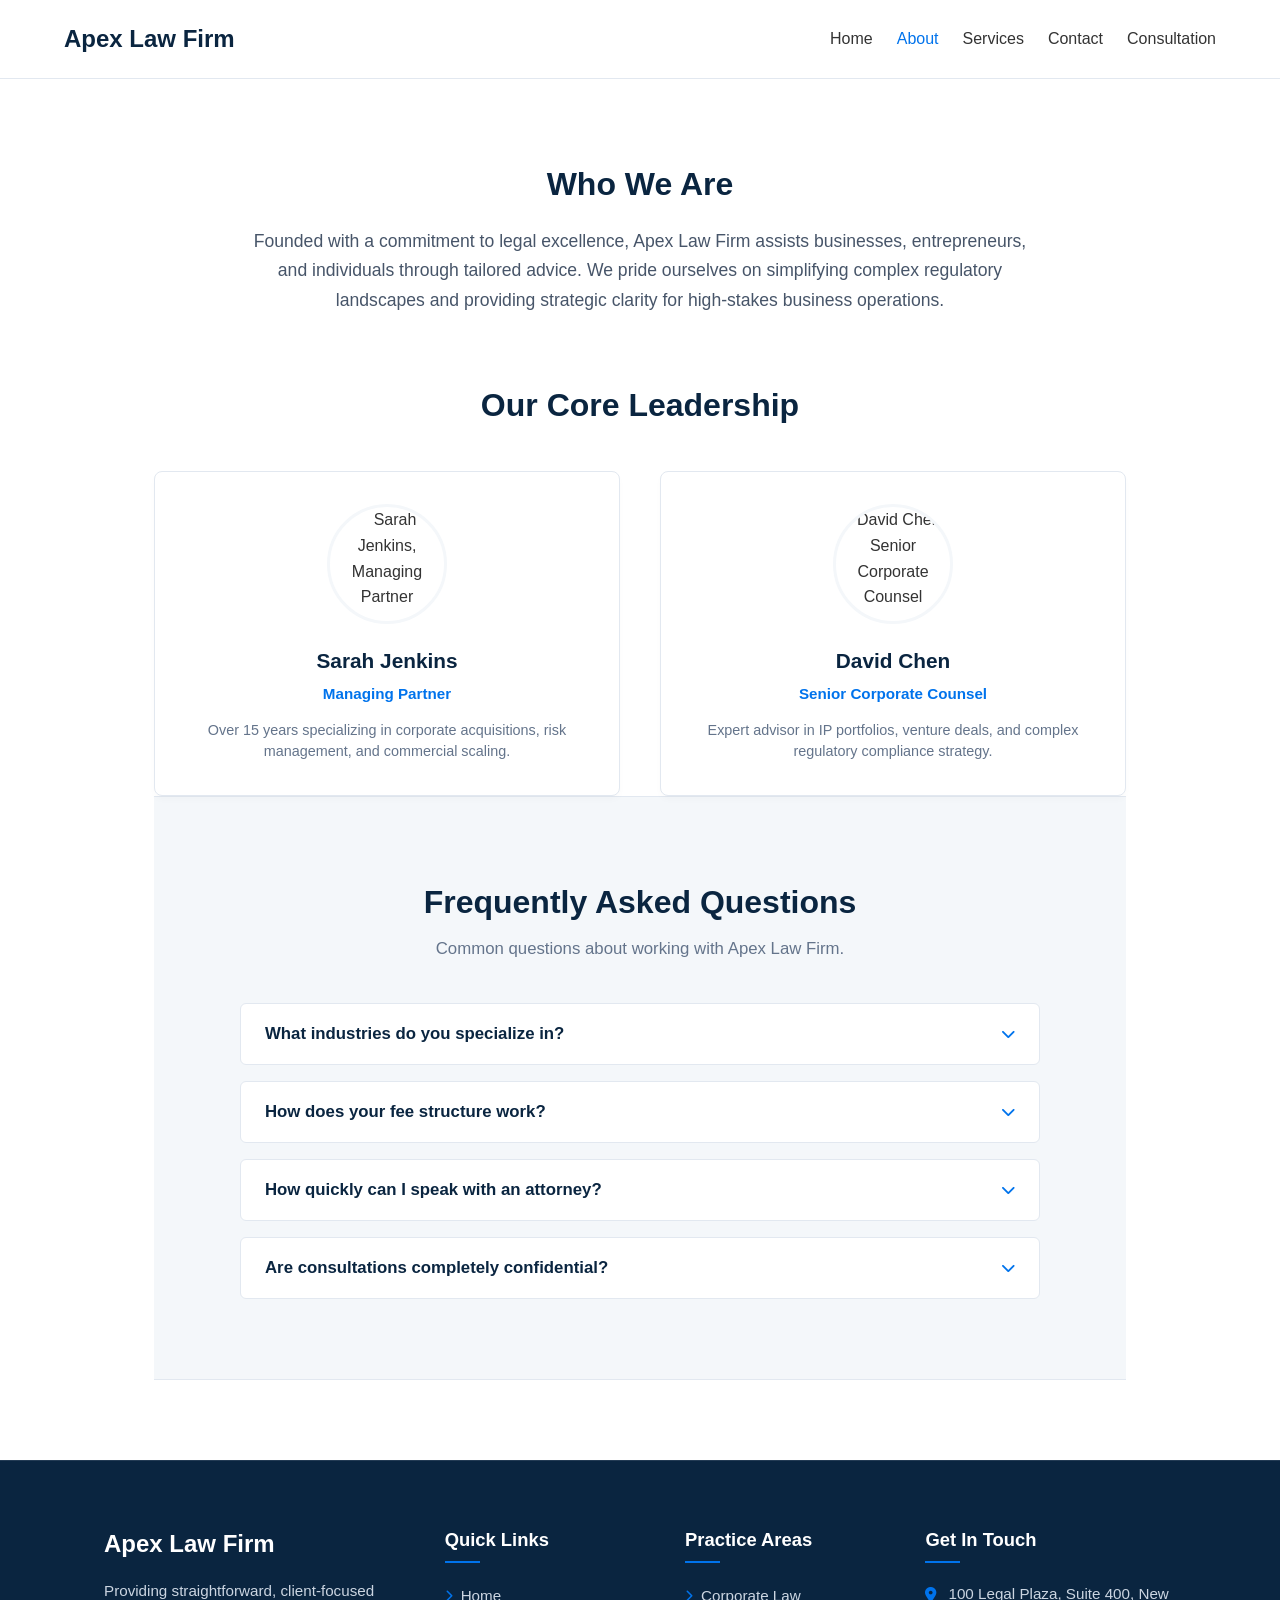
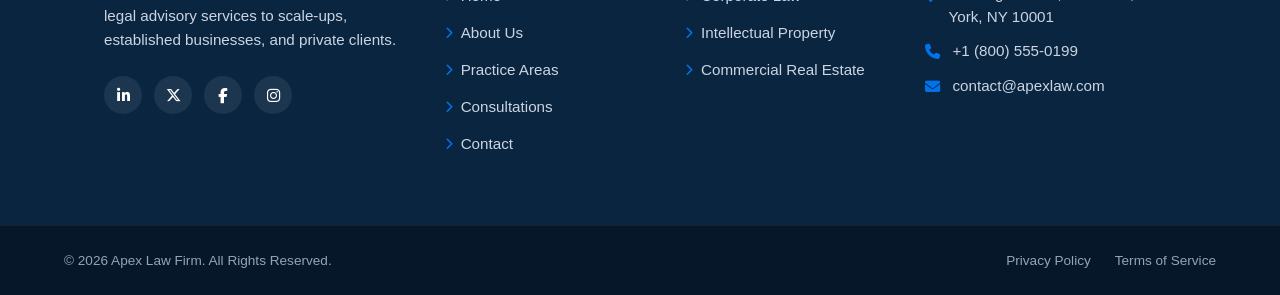
==== about.html @ 1f7de00d "Initial commit" ====
<!DOCTYPE html>
<html lang="en">
<head>
    <meta charset="UTF-8">
    <meta name="viewport" content="width=device-width, initial-scale=1.0">
    <meta name="description" content="Learn more about Apex Law Firm's background, team, and commitment to corporate legal excellence.">
    <meta name="keywords" content="Law Firm Team, Corporate Attorneys, Apex Law Firm, Legal Counsel">
    <title>About Us | Apex Law Firm</title>

    <!-- Font Awesome CDN for Icons -->
    <link rel="stylesheet" href="https://cdnjs.cloudflare.com/ajax/libs/font-awesome/6.5.1/css/all.min.css">

    <!-- Central External Stylesheet -->
    <link rel="stylesheet" href="assets/css/style.css">
    <link rel="stylesheet" href="assets/css/about.css">
</head>
<body>

    <!-- NAVIGATION HEADER -->
    <header class="navbar">
        <div class="logo">Apex Law Firm</div>
        
        <!-- Mobile Hamburger Button -->
        <button class="menu-toggle" id="menuToggle" aria-label="Toggle Navigation">
            <span class="bar"></span>
            <span class="bar"></span>
            <span class="bar"></span>
        </button>

        <nav>
            <ul class="nav-links" id="navLinks">
                <li><a href="index.html">Home</a></li>
                <li><a href="about.html" class="active">About</a></li>
                <li><a href="services.html">Services</a></li>
                <li><a href="contact.html">Contact</a></li>
                <li><a href="landing.html">Consultation</a></li>
            </ul>
        </nav>
    </header>

    <!-- MAIN ABOUT CONTENT -->
    <main class="about-section">
        <section class="about-overview">
            <h2>Who We Are</h2>
            <p>Founded with a commitment to legal excellence, Apex Law Firm assists businesses, entrepreneurs, and individuals through tailored advice. We pride ourselves on simplifying complex regulatory landscapes and providing strategic clarity for high-stakes business operations.</p>
        </section>

        <!-- TEAM SECTION -->
        <section class="team-container">
            <h2>Our Core Leadership</h2>
            <div class="team-grid">
                <article class="team-card">
                    <div class="team-img-wrapper">
                        <img src="https://images.unsplash.com/photo-1573496359142-b8d87734a5a2?auto=format&fit=crop&w=400&q=80" alt="Sarah Jenkins, Managing Partner">
                    </div>
                    <h3>Sarah Jenkins</h3>
                    <p class="role">Managing Partner</p>
                    <p class="bio">Over 15 years specializing in corporate acquisitions, risk management, and commercial scaling.</p>
                </article>

                <article class="team-card">
                    <div class="team-img-wrapper">
                        <img src="https://images.unsplash.com/photo-1560250097-0b93528c311a?auto=format&fit=crop&w=400&q=80" alt="David Chen, Senior Corporate Counsel">
                    </div>
                    <h3>David Chen</h3>
                    <p class="role">Senior Corporate Counsel</p>
                    <p class="bio">Expert advisor in IP portfolios, venture deals, and complex regulatory compliance strategy.</p>
                </article>
            </div>
        </section>
        
        <!-- ABOUT PAGE FAQ SECTION -->
        <section class="about-faq">
            <div class="faq-container">
                <h2>Frequently Asked Questions</h2>
                <p class="faq-subtitle">Common questions about working with Apex Law Firm.</p>

                <div class="accordion">
                    <div class="accordion-item">
                        <button class="accordion-header" aria-expanded="false">
                            <span>What industries do you specialize in?</span>
                            <i class="fa-solid fa-chevron-down accordion-icon"></i>
                        </button>
                        <div class="accordion-content">
                            <p>We primarily work with scale-ups, tech companies, commercial real estate developers, and corporate enterprises across business formation, IP protection, and contract negotiations.</p>
                        </div>
                    </div>

                    <div class="accordion-item">
                        <button class="accordion-header" aria-expanded="false">
                            <span>How does your fee structure work?</span>
                            <i class="fa-solid fa-chevron-down accordion-icon"></i>
                        </button>
                        <div class="accordion-content">
                            <p>We emphasize transparent, flat-fee pricing for projects like contract drafting and IP registration. For complex litigation or ongoing advisory, we offer structured retainer plans with no hidden costs.</p>
                        </div>
                    </div>

                    <div class="accordion-item">
                        <button class="accordion-header" aria-expanded="false">
                            <span>How quickly can I speak with an attorney?</span>
                            <i class="fa-solid fa-chevron-down accordion-icon"></i>
                        </button>
                        <div class="accordion-content">
                            <p>Once you submit a consultation request, our team contacts you within 24 business hours to schedule your strategy session.</p>
                        </div>
                    </div>

                    <div class="accordion-item">
                        <button class="accordion-header" aria-expanded="false">
                            <span>Are consultations completely confidential?</span>
                            <i class="fa-solid fa-chevron-down accordion-icon"></i>
                        </button>
                        <div class="accordion-content">
                            <p>Yes. All communications are strictly protected under attorney-client privilege from the moment you reach out to us.</p>
                        </div>
                    </div>
                </div>
            </div>
        </section>
    </main>

    <!-- EXPANDED FOOTER -->
    <footer class="site-footer">
        <div class="footer-container">
            <div class="footer-col brand-col">
                <div class="footer-logo">Apex Law Firm</div>
                <p>Providing straightforward, client-focused legal advisory services to scale-ups, established businesses, and private clients.</p>
                <div class="social-links">
                    <a href="#" aria-label="LinkedIn"><i class="fa-brands fa-linkedin-in"></i></a>
                    <a href="#" aria-label="X (Twitter)"><i class="fa-brands fa-x-twitter"></i></a>
                    <a href="#" aria-label="Facebook"><i class="fa-brands fa-facebook-f"></i></a>
                    <a href="#" aria-label="Instagram"><i class="fa-brands fa-instagram"></i></a>
                </div>
            </div>

            <div class="footer-col">
                <h4>Quick Links</h4>
                <ul>
                    <li><a href="index.html"><i class="fa-solid fa-chevron-right"></i> Home</a></li>
                    <li><a href="about.html"><i class="fa-solid fa-chevron-right"></i> About Us</a></li>
                    <li><a href="services.html"><i class="fa-solid fa-chevron-right"></i> Practice Areas</a></li>
                    <li><a href="landing.html"><i class="fa-solid fa-chevron-right"></i> Consultations</a></li>
                    <li><a href="contact.html"><i class="fa-solid fa-chevron-right"></i> Contact</a></li>
                </ul>
            </div>

            <div class="footer-col">
                <h4>Practice Areas</h4>
                <ul>
                    <li><a href="services.html#corporate"><i class="fa-solid fa-chevron-right"></i> Corporate Law</a></li>
                    <li><a href="services.html#ip"><i class="fa-solid fa-chevron-right"></i> Intellectual Property</a></li>
                    <li><a href="services.html#real-estate"><i class="fa-solid fa-chevron-right"></i> Commercial Real Estate</a></li>
                </ul>
            </div>

            <div class="footer-col contact-col">
                <h4>Get In Touch</h4>
                <ul class="contact-info">
                    <li><i class="fa-solid fa-location-dot"></i> 100 Legal Plaza, Suite 400, New York, NY 10001</li>
                    <li><i class="fa-solid fa-phone"></i> +1 (800) 555-0199</li>
                    <li><i class="fa-solid fa-envelope"></i> contact@apexlaw.com</li>
                </ul>
            </div>
        </div>

        <div class="footer-bottom">
            <div class="bottom-container">
                <p>&copy; 2026 Apex Law Firm. All Rights Reserved.</p>
                <div class="legal-links">
                    <a href="#">Privacy Policy</a>
                    <a href="#">Terms of Service</a>
                </div>
            </div>
        </div>
    </footer>

    <!-- Central JS File -->
    <script src="assets/js/main.js"></script>
</body>
</html>
---- assets/css/style.css ----
/* ==========================================================================
   1. ROOT VARIABLES & GLOBAL RESET
   ========================================================================== */
:root {
  --primary-blue: #0A2540;
  --accent-blue: #0073EC;
  --hover-blue: #0056B3;
  --light-blue: #F4F7FA;
  --tagline-blue: #38BDF8;
  --white: #FFFFFF;
  --dark-gray: #333333;
  --border-color: #E2E8F0;
}

* {
  box-sizing: border-box;
  margin: 0;
  padding: 0;
  font-family: -apple-system, BlinkMacSystemFont, "Segoe UI", Roboto, Helvetica, Arial, sans-serif;
}

body {
  color: var(--dark-gray);
  background-color: var(--white);
  line-height: 1.6;
}

.page-header {
  background-color: var(--light-blue);
  padding: 4rem 5%;
  text-align: center;
  border-bottom: 1px solid var(--border-color);
}

.page-header h1 {
  font-size: 2.5rem;
  color: var(--primary-blue);
  margin-bottom: 0.5rem;
}

.page-header p {
  font-size: 1.1rem;
  color: #475569;
}


/* ==========================================================================
   2. HEADER & NAVIGATION
   ========================================================================== */
header.navbar {
  width: 100%;
  display: flex;
  justify-content: space-between;
  align-items: center;
  padding: 1.25rem 5%;
  background-color: var(--white);
  border-bottom: 1px solid var(--border-color);
  position: sticky;
  top: 0;
  z-index: 1000;
}

.logo {
  font-size: 1.5rem;
  font-weight: 700;
  color: var(--primary-blue);
}

.nav-links {
  display: flex;
  list-style: none;
  gap: 1.5rem;
}

.nav-links a {
  text-decoration: none;
  color: var(--dark-gray);
  font-weight: 500;
  transition: color 0.2s ease;
}

.nav-links a:hover,
.nav-links a.active {
  color: var(--accent-blue);
}

.menu-toggle {
  display: none;
  flex-direction: column;
  justify-content: space-between;
  width: 28px;
  height: 21px;
  background: transparent;
  border: none;
  cursor: pointer;
  padding: 0;
}

.menu-toggle .bar {
  height: 3px;
  width: 100%;
  background-color: var(--primary-blue);
  border-radius: 2px;
  transition: all 0.3s ease;
}

/* ==========================================================================
   3. HERO SECTION
   ========================================================================== */
.hero {
  position: relative;
  padding: 7rem 5%;
  display: flex;
  flex-direction: column;
  align-items: center;
  justify-content: center;
  min-height: 75vh;
  border-bottom: 1px solid var(--border-color);
  text-align: center;
  background: linear-gradient(
      rgba(10, 37, 64, 0.85), 
      rgba(10, 37, 64, 0.85)
    ), 
    url('https://images.unsplash.com/photo-1486406146926-c627a92ad1ab?auto=format&fit=crop&w=1600&q=80') center/cover no-repeat;
}

.hero h1 {
  font-size: 3.25rem;
  color: var(--white);
  line-height: 1.2;
  margin-bottom: 1.25rem;
  font-weight: 700;
  max-width: 850px;
}

.hero p {
  font-size: 1.25rem;
  color: var(--border-color);
  margin-bottom: 2.25rem;
  max-width: 650px;
}

/* ==========================================================================
   4. BUTTONS & ACTIONS
   ========================================================================== */
.btn-primary {
  display: inline-block;
  background-color: var(--accent-blue);
  color: var(--white);
  padding: 0.95rem 2rem;
  font-size: 1rem;
  text-decoration: none;
  border-radius: 4px;
  font-weight: 600;
  border: none;
  cursor: pointer;
  transition: background-color 0.2s ease;
}

.btn-primary:hover {
  background-color: var(--hover-blue);
}

/* ==========================================================================
   5. FEATURED SERVICES
   ========================================================================== */
.services {
  padding: 5rem 5%;
}

.services h2 {
  text-align: center;
  font-size: 2.25rem;
  color: var(--primary-blue);
  margin-bottom: 3rem;
}

.services-grid {
  display: grid;
  grid-template-columns: repeat(auto-fit, minmax(280px, 1fr));
  gap: 2rem;
  max-width: 1200px;
  margin: 0 auto;
}

.service-card {
  background: var(--white);
  border: 1px solid var(--border-color);
  padding: 2.25rem;
  border-radius: 6px;
  box-shadow: 0 4px 6px rgba(0, 0, 0, 0.03);
  transition: transform 0.2s ease, box-shadow 0.2s ease;
}

.service-card:hover {
  transform: translateY(-4px);
  box-shadow: 0 10px 15px rgba(0, 0, 0, 0.05);
}

.service-card h3 {
  font-size: 1.35rem;
  color: var(--primary-blue);
  margin-bottom: 0.75rem;
}

/* ==========================================================================
   6. TESTIMONIALS & ACCORDION
   ========================================================================== */
.testimonials {
  background-color: var(--light-blue);
  padding: 5rem 5%;
}

.testimonials h2 {
  text-align: center;
  font-size: 2.25rem;
  color: var(--primary-blue);
  margin-bottom: 2.5rem;
}

.testimonials .accordion-item {
  background: var(--white);
  border: 1px solid var(--border-color);
  margin: 0 auto 0.75rem auto;
  border-radius: 6px;
  overflow: hidden;
  max-width: 700px;
  display: grid;
  grid-template-rows: auto 0fr;
  transition: grid-template-rows 0.3s ease-out, border-color 0.2s ease;
}

.testimonials .accordion-item.active {
  grid-template-rows: auto 1fr;
  border-color: var(--accent-blue);
  box-shadow: 0 4px 12px rgba(0, 115, 236, 0.08);
}

.testimonials .accordion-header {
  width: 100%;
  padding: 1.25rem 1.5rem;
  text-align: left;
  background: none;
  border: none;
  font-size: 1.05rem;
  font-weight: 600;
  color: var(--primary-blue);
  cursor: pointer;
  display: flex;
  justify-content: space-between;
  align-items: center;
}

.testimonials .accordion-content {
  display: block !important;
  overflow: hidden;
  background-color: var(--white);
  padding: 0 1.5rem;
}

.testimonials .accordion-content p {
  color: #475569;
  line-height: 1.6;
  font-size: 0.95rem;
  padding-bottom: 1.25rem;
  padding-top: 0.25rem;
}

/* ==========================================================================
   7.  FOOTER STYLES
   ========================================================================== */
.site-footer {
  background-color: var(--primary-blue);
  color: #E2E8F0;
  padding-top: 4rem;
  border-top: 1px solid rgba(255, 255, 255, 0.1);
  font-size: 0.95rem;
}

.footer-container {
  display: grid;
  grid-template-columns: 1.5fr 1fr 1fr 1.25fr;
  gap: 2.5rem;
  max-width: 1200px;
  margin: 0 auto;
  padding: 0 5% 3.5rem 5%;
}

.footer-col h4 {
  color: var(--white);
  font-size: 1.15rem;
  margin-bottom: 1.25rem;
  position: relative;
  font-weight: 600;
}

.footer-col h4::after {
  content: '';
  display: block;
  width: 35px;
  height: 2px;
  background-color: var(--accent-blue);
  margin-top: 0.4rem;
}

/* Brand Column */
.brand-col .footer-logo {
  font-size: 1.5rem;
  font-weight: 700;
  color: var(--white);
  margin-bottom: 1rem;
}

.brand-col p {
  line-height: 1.6;
  margin-bottom: 1.5rem;
  color: #CBD5E1;
}

.social-links {
  display: flex;
  gap: 0.75rem;
}

.social-links a {
  display: inline-flex;
  align-items: center;
  justify-content: center;
  width: 38px;
  height: 38px;
  background-color: rgba(255, 255, 255, 0.08);
  color: var(--white);
  border-radius: 50%;
  text-decoration: none;
  transition: all 0.2s ease;
}

.social-links a:hover {
  background-color: var(--accent-blue);
  transform: translateY(-3px);
}

/* Quick Links & Practice Areas */
.footer-col ul {
  list-style: none;
}

.footer-col ul li {
  margin-bottom: 0.75rem;
}

.footer-col ul a {
  color: #CBD5E1;
  text-decoration: none;
  transition: color 0.2s ease, transform 0.2s ease;
  display: inline-flex;
  align-items: center;
  gap: 0.5rem;
}

.footer-col ul a i {
  font-size: 0.75rem;
  color: var(--accent-blue);
  transition: transform 0.2s ease;
}

.footer-col ul a:hover {
  color: var(--white);
}

.footer-col ul a:hover i {
  transform: translateX(3px);
}

/* Contact Column */
.contact-info li {
  display: flex;
  align-items: flex-start;
  gap: 0.75rem;
  color: #CBD5E1;
  line-height: 1.5;
  margin-bottom: 1rem;
}

.contact-info li i {
  color: var(--accent-blue);
  margin-top: 0.25rem;
}

/* Bottom Bar */
.footer-bottom {
  background-color: #061729;
  padding: 1.5rem 5%;
  border-top: 1px solid rgba(255, 255, 255, 0.05);
}

.bottom-container {
  max-width: 1200px;
  margin: 0 auto;
  display: flex;
  justify-content: space-between;
  align-items: center;
  flex-wrap: wrap;
  gap: 1rem;
  font-size: 0.85rem;
  color: #94A3B8;
}

.legal-links {
  display: flex;
  gap: 1.5rem;
}

.legal-links a {
  color: #94A3B8;
  text-decoration: none;
  transition: color 0.2s ease;
}

.legal-links a:hover {
  color: var(--white);
}

/* Footer Responsive Breakpoints */
@media (max-width: 992px) {
  .footer-container {
    grid-template-columns: repeat(2, 1fr);
  }
}

@media (max-width: 576px) {
  .footer-container {
    grid-template-columns: 1fr;
    gap: 2rem;
  }
  
  .bottom-container {
    flex-direction: column;
    text-align: center;
  }
}

/* ==========================================================================
   EOF FOOTER
   ========================================================================== */

/* ==========================================================================
   8. MEDIA QUERIES (RESPONSIVE STYLES)
   ========================================================================== */

/* Tablet Breakpoint */
@media (max-width: 768px) {
  .menu-toggle {
    display: flex;
  }

  .nav-links {
    display: none;
    flex-direction: column;
    position: absolute;
    top: 100%;
    left: 0;
    width: 100%;
    background-color: var(--white);
    padding: 1.5rem 5%;
    border-bottom: 1px solid var(--border-color);
    box-shadow: 0 4px 6px rgba(0, 0, 0, 0.05);
    gap: 1rem;
  }

  .nav-links.active {
    display: flex;
  }

  .menu-toggle.active .bar:nth-child(1) {
    transform: translateY(9px) rotate(45deg);
  }

  .menu-toggle.active .bar:nth-child(2) {
    opacity: 0;
  }

  .menu-toggle.active .bar:nth-child(3) {
    transform: translateY(-9px) rotate(-45deg);
  }

  .hero {
    padding: 5rem 5%;
    min-height: 50vh;
  }

  .hero h1 {
    font-size: 2.25rem;
  }

  .hero p {
    font-size: 1.05rem;
  }
}

/* Mobile Breakpoint */
@media (max-width: 576px) {
  .btn-primary {
    width: 100%;
    text-align: center;
  }
}
/* ==========================================================================
   END OF PRIMARY MEDIA QUERIES
   ========================================================================== */

/* ==========================================================================
   CALL TO ACTION BANNER
   ========================================================================== */
.cta-banner {
    background: linear-gradient(135deg, var(--primary-blue) 0%, #061729 100%);
    color: var(--white);
    padding: 5rem 5%;
    text-align: center;
    border-top: 1px solid rgba(255, 255, 255, 0.1);
}

.cta-container {
    max-width: 800px;
    margin: 0 auto;
}

.cta-banner h2 {
    font-size: 2.25rem;
    font-weight: 700;
    margin-bottom: 1rem;
    color: var(--white);
}

.cta-banner p {
    font-size: 1.15rem;
    color: #E2E8F0;
    margin-bottom: 2.5rem;
    line-height: 1.6;
}

.cta-actions {
    display: flex;
    justify-content: center;
    gap: 1.25rem;
    flex-wrap: wrap;
}

.btn-cta-primary {
    background-color: var(--accent-blue);
    color: var(--white);
    padding: 1rem 2rem;
    font-size: 1rem;
    font-weight: 600;
    text-decoration: none;
    border-radius: 4px;
    transition: background-color 0.2s ease, transform 0.2s ease;
}

.btn-cta-primary:hover {
    background-color: var(--hover-blue);
    transform: translateY(-2px);
}

.btn-cta-secondary {
    background-color: transparent;
    color: var(--white);
    padding: 1rem 2rem;
    font-size: 1rem;
    font-weight: 600;
    text-decoration: none;
    border-radius: 4px;
    border: 1px solid var(--border-color);
    transition: all 0.2s ease;
}

.btn-cta-secondary:hover {
    background-color: var(--white);
    color: var(--primary-blue);
    transform: translateY(-2px);
}

/* Mobile responsive tweak */
@media (max-width: 576px) {
    .cta-actions {
        flex-direction: column;
    }
    .btn-cta-primary,
    .btn-cta-secondary {
        width: 100%;
    }
}

/* ==========================================================================
   END OF CALL TO ACTION BANNER
   ========================================================================== */

   /* form settings */
.contact-layout {
  padding: 4rem 5%;
  max-width: 1200px;
  margin: 0 auto;
  display: grid;
  grid-template-columns: 1.2fr 1fr;
  gap: 3rem;
}

.contact-form-container h2 {
  color: var(--primary-blue);
  margin-bottom: 1.5rem;
  font-size: 1.75rem;
}

.form-group {
  margin-bottom: 1.25rem;
}

.form-group label {
  display: block;
  margin-bottom: 0.4rem;
  font-weight: 600;
  color: var(--dark-gray);
}

.form-group input, 
.form-group textarea {
  width: 100%;
  padding: 0.85rem;
  border: 1px solid var(--border-color);
  border-radius: 4px;
  font-size: 1rem;
  transition: border-color 0.2s ease, box-shadow 0.2s ease;
}

.form-group input:focus, 
.form-group textarea:focus {
  outline: none;
  border-color: var(--accent-blue);
  box-shadow: 0 0 0 3px rgba(0, 115, 236, 0.15);
}


.error-message {
  color: #dc2626;
  font-size: 0.85rem;
  display: none;
  margin-top: 0.3rem;
}

.btn-submit {
  background-color: var(--accent-blue);
  color: var(--white);
  padding: 0.95rem 1.5rem;
  border: none;
  border-radius: 4px;
  cursor: pointer;
  font-weight: 600;
  font-size: 1rem;
  width: 100%;
  transition: background-color 0.2s ease;
}

.btn-submit:hover {
  background-color: var(--hover-blue);
}
---- assets/css/about.css ----
/* ==========================================================================
   ABOUT PAGE & TEAM STYLES
   ========================================================================== */

.about-section {
  padding: 5rem 5%;
  max-width: 1100px;
  margin: 0 auto;
}

.about-overview {
  margin-bottom: 4rem;
  text-align: center;
  max-width: 800px;
  margin-left: auto;
  margin-right: auto;
}

.about-overview h2 {
  color: var(--primary-blue);
  font-size: 2rem;
  margin-bottom: 1rem;
}

.about-overview p {
  font-size: 1.1rem;
  color: #475569;
  line-height: 1.7;
}

.team-container h2 {
  color: var(--primary-blue);
  font-size: 2rem;
  text-align: center;
  margin-bottom: 2.5rem;
}

.team-grid {
  display: grid;
  grid-template-columns: repeat(auto-fit, minmax(280px, 1fr));
  gap: 2.5rem;
}

.team-card {
  background: var(--white);
  border: 1px solid var(--border-color);
  border-radius: 8px;
  padding: 2rem;
  text-align: center;
  box-shadow: 0 4px 6px rgba(0, 0, 0, 0.02);
  transition: transform 0.2s ease, box-shadow 0.2s ease;
}

.team-card:hover {
  transform: translateY(-4px);
  box-shadow: 0 10px 20px rgba(0, 0, 0, 0.06);
}

.team-img-wrapper {
  width: 120px;
  height: 120px;
  margin: 0 auto 1.25rem auto;
  border-radius: 50%;
  overflow: hidden;
  border: 3px solid var(--light-blue);
}

.team-img-wrapper img {
  width: 100%;
  height: 100%;
  object-fit: cover;
}

.team-card h3 {
  color: var(--primary-blue);
  font-size: 1.3rem;
  margin-bottom: 0.25rem;
}

.team-card .role {
  color: var(--accent-blue);
  font-weight: 600;
  font-size: 0.95rem;
  margin-bottom: 0.85rem;
}

.team-card .bio {
  color: #64748B;
  font-size: 0.9rem;
  line-height: 1.5;
}

/* ==========================================================================
   FAQ ACCORDION STYLES (PURE CSS GRID EXPANSION)
   ========================================================================== */
.about-faq {
  background-color: var(--light-blue);
  padding: 5rem 5%;
  border-top: 1px solid var(--border-color);
  border-bottom: 1px solid var(--border-color);
}

.faq-container {
  max-width: 800px;
  margin: 0 auto;
}

.about-faq h2 {
  color: var(--primary-blue);
  font-size: 2rem;
  text-align: center;
  margin-bottom: 0.5rem;
}

.faq-subtitle {
  text-align: center;
  color: #64748B;
  margin-bottom: 2.5rem;
  font-size: 1.05rem;
}

.accordion {
  display: flex;
  flex-direction: column;
  gap: 1rem;
}

.accordion-item {
  background: var(--white);
  border: 1px solid var(--border-color);
  border-radius: 6px;
  overflow: hidden;
  transition: border-color 0.2s ease, box-shadow 0.2s ease;
  
  /* Modern pure CSS grid expansion setup */
  display: grid;
  grid-template-rows: auto 0fr;
  transition: grid-template-rows 0.3s ease-out, border-color 0.2s ease;
}

/* Active Open State */
.accordion-item.active {
  grid-template-rows: auto 1fr;
  border-color: var(--accent-blue);
  box-shadow: 0 4px 12px rgba(0, 115, 236, 0.08);
}

.accordion-header {
  width: 100%;
  padding: 1.25rem 1.5rem;
  text-align: left;
  background: none;
  border: none;
  font-size: 1.05rem;
  font-weight: 600;
  color: var(--primary-blue);
  cursor: pointer;
  display: flex;
  justify-content: space-between;
  align-items: center;
  transition: color 0.2s ease;
}

.accordion-header:hover {
  color: var(--accent-blue);
}

.accordion-icon {
  font-size: 0.9rem;
  color: var(--accent-blue);
  transition: transform 0.3s ease;
}

.accordion-item.active .accordion-icon {
  transform: rotate(180deg);
}

/* Clear display: none override and control overflow */
.accordion-content {
  display: block !important; /* Overrides conflicting legacy CSS rules */
  overflow: hidden;
  background-color: var(--white);
  padding: 0 1.5rem;
}

.accordion-content p {
  color: #475569;
  line-height: 1.6;
  font-size: 0.95rem;
  padding-bottom: 1.25rem;
}
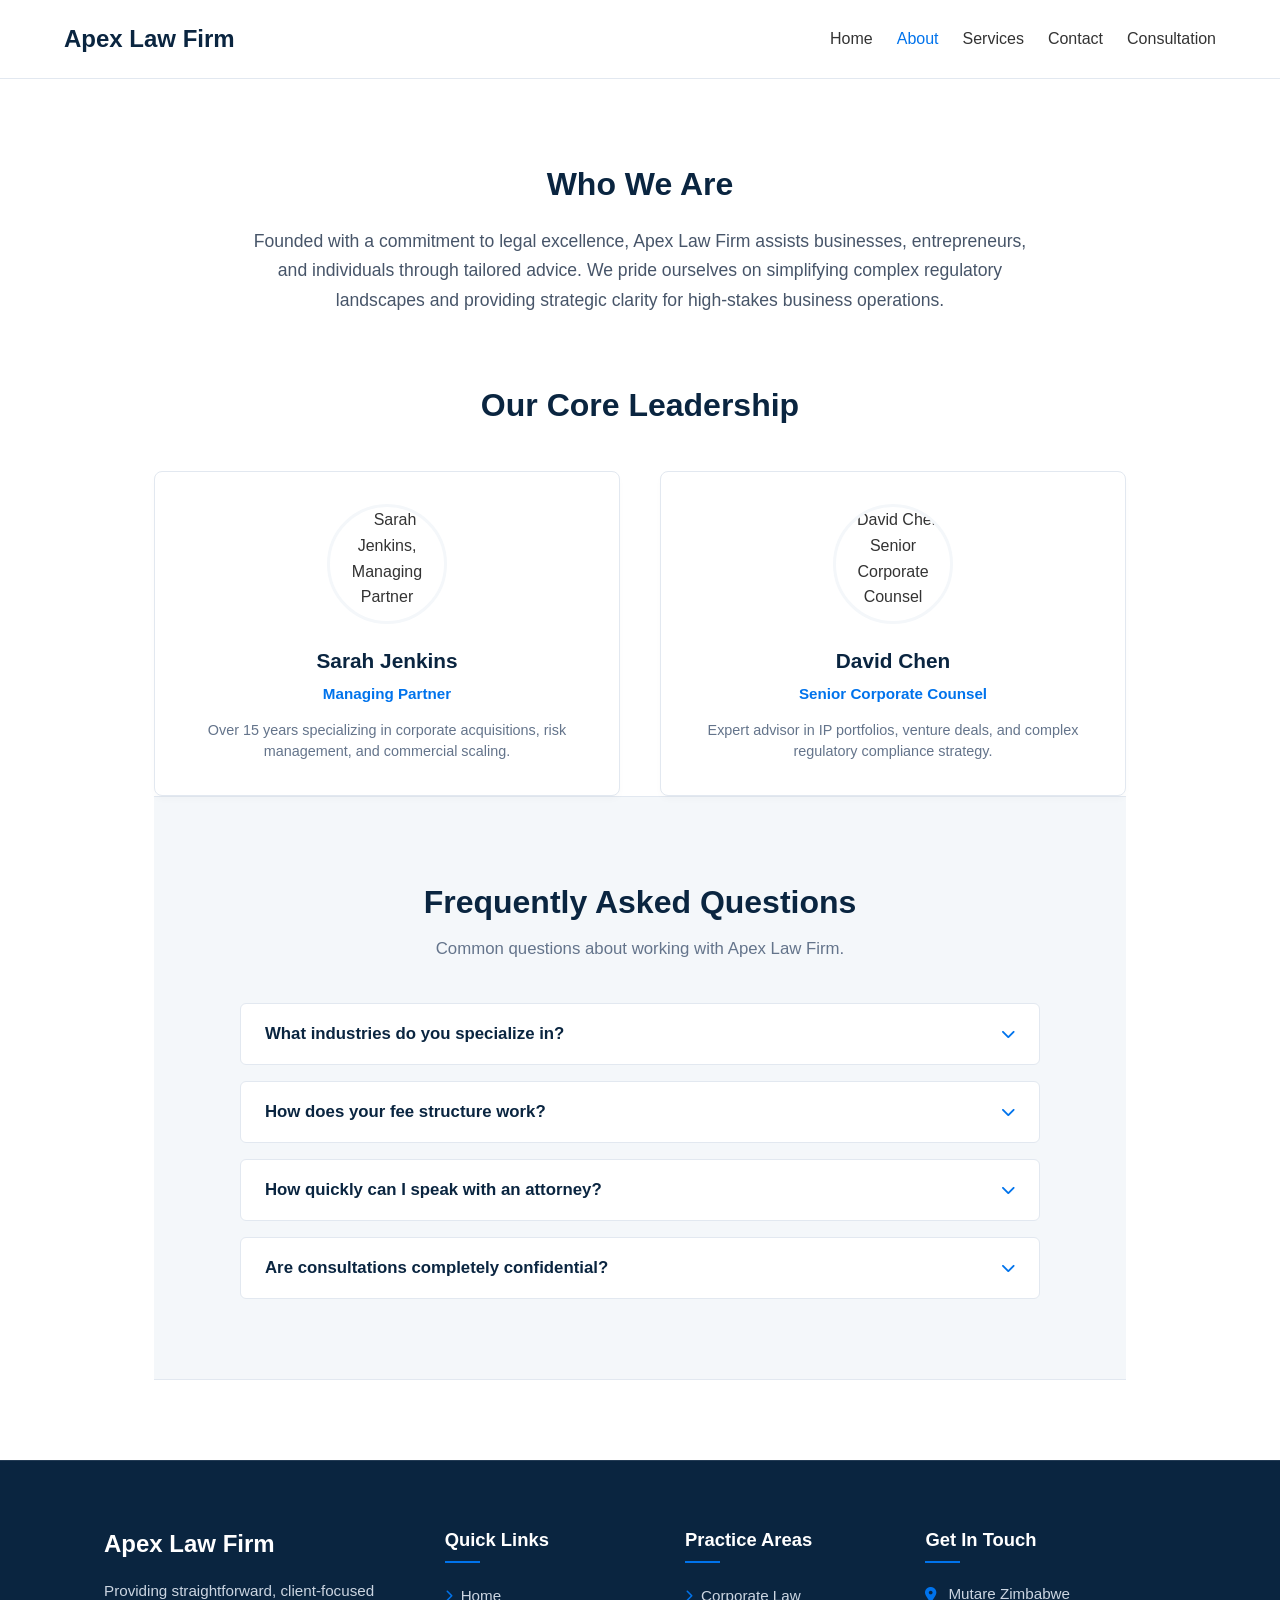
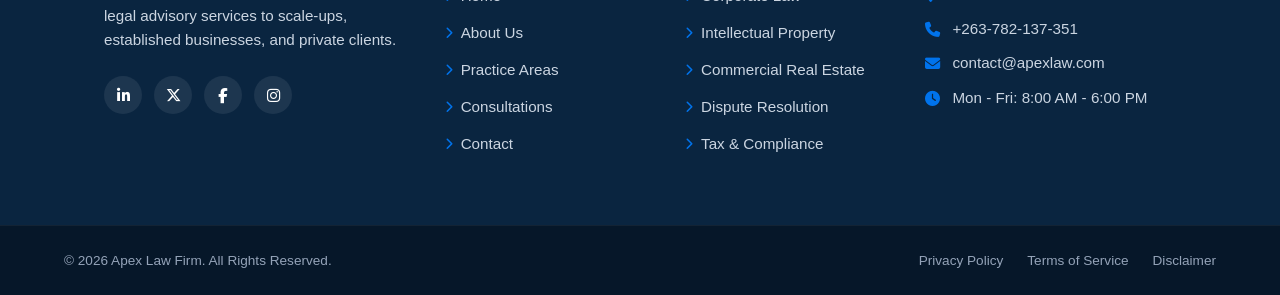
==== commit 95b3b79f: "major" ====
--- a/about.html
+++ b/about.html
@@ -123,6 +123,7 @@
     <!-- EXPANDED FOOTER -->
     <footer class="site-footer">
         <div class="footer-container">
+            <!-- Column 1: Brand & Bio -->
             <div class="footer-col brand-col">
                 <div class="footer-logo">Apex Law Firm</div>
                 <p>Providing straightforward, client-focused legal advisory services to scale-ups, established businesses, and private clients.</p>
@@ -134,6 +135,7 @@
                 </div>
             </div>
 
+            <!-- Column 2: Navigation Links -->
             <div class="footer-col">
                 <h4>Quick Links</h4>
                 <ul>
@@ -145,31 +147,38 @@
                 </ul>
             </div>
 
+            <!-- Column 3: Practice Areas -->
             <div class="footer-col">
                 <h4>Practice Areas</h4>
                 <ul>
                     <li><a href="services.html#corporate"><i class="fa-solid fa-chevron-right"></i> Corporate Law</a></li>
                     <li><a href="services.html#ip"><i class="fa-solid fa-chevron-right"></i> Intellectual Property</a></li>
                     <li><a href="services.html#real-estate"><i class="fa-solid fa-chevron-right"></i> Commercial Real Estate</a></li>
+                    <li><a href="services.html#litigation"><i class="fa-solid fa-chevron-right"></i> Dispute Resolution</a></li>
+                    <li><a href="services.html#compliance"><i class="fa-solid fa-chevron-right"></i> Tax & Compliance</a></li>
                 </ul>
             </div>
 
+            <!-- Column 4: Direct Contact -->
             <div class="footer-col contact-col">
                 <h4>Get In Touch</h4>
                 <ul class="contact-info">
-                    <li><i class="fa-solid fa-location-dot"></i> 100 Legal Plaza, Suite 400, New York, NY 10001</li>
-                    <li><i class="fa-solid fa-phone"></i> +1 (800) 555-0199</li>
+                    <li><i class="fa-solid fa-location-dot"></i>Mutare Zimbabwe</li>
+                    <li><i class="fa-solid fa-phone"></i> +263-782-137-351</li>
                     <li><i class="fa-solid fa-envelope"></i> contact@apexlaw.com</li>
+                    <li><i class="fa-solid fa-clock"></i> Mon - Fri: 8:00 AM - 6:00 PM</li>
                 </ul>
             </div>
         </div>
 
+        <!-- Sub-Footer / Copyright -->
         <div class="footer-bottom">
             <div class="bottom-container">
                 <p>&copy; 2026 Apex Law Firm. All Rights Reserved.</p>
                 <div class="legal-links">
                     <a href="#">Privacy Policy</a>
                     <a href="#">Terms of Service</a>
+                    <a href="#">Disclaimer</a>
                 </div>
             </div>
         </div>
